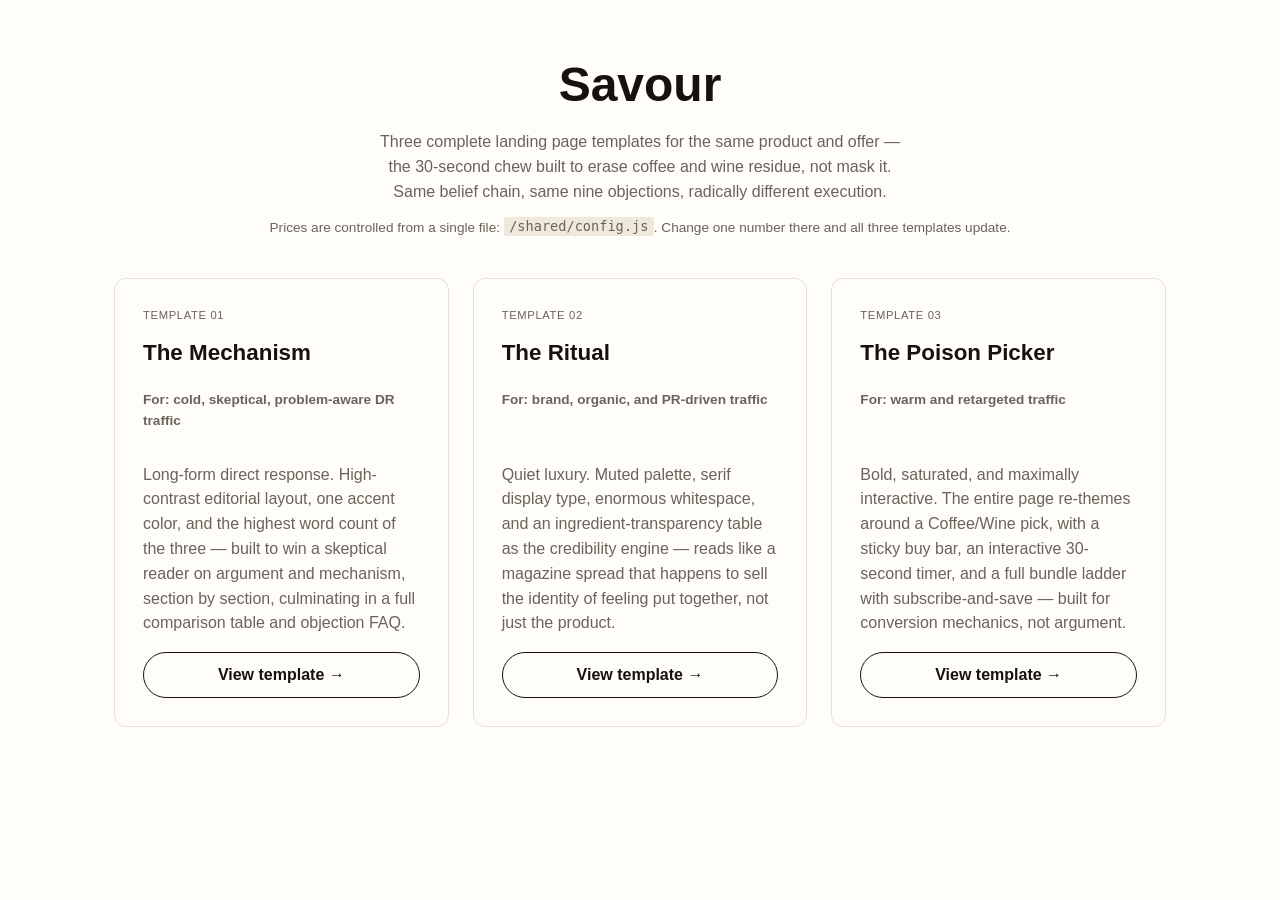
==== index.html @ ed9198e3 "Add root gallery and document the build index.html is a simple chooser linking to all three template" ====
<!DOCTYPE html>
<html lang="en">
<head>
<meta charset="UTF-8" />
<meta name="viewport" content="width=device-width, initial-scale=1.0" />
<title>Savour — Landing Page Templates</title>
<meta name="description" content="Three landing page templates for Savour, the 30-second chew built to erase coffee and wine residue." />
<link rel="stylesheet" href="shared/base.css" />
<style>
  :root {
    --color-ink: #16110d;
    --color-muted: #6b6259;
    --color-border: #e7e0d3;
    --color-bg: #fffdf9;
    --font-body: -apple-system, BlinkMacSystemFont, "Segoe UI", Helvetica, Arial, sans-serif;
  }
  body {
    background: var(--color-bg);
    color: var(--color-ink);
    font-family: var(--font-body);
    line-height: 1.55;
  }
  .wrap {
    max-width: 1100px;
    margin: 0 auto;
    padding: 3rem 1.5rem 4rem;
  }
  header {
    text-align: center;
    margin-bottom: 2.5rem;
  }
  h1 {
    font-size: clamp(2rem, 5vw, 3rem);
    margin: 0 0 0.5rem;
  }
  .lede {
    color: var(--color-muted);
    max-width: 60ch;
    margin: 0 auto;
  }
  .config-note {
    text-align: center;
    font-size: 0.85rem;
    color: var(--color-muted);
    margin-top: 0.75rem;
  }
  .config-note code {
    background: #efe9db;
    padding: 0.1em 0.4em;
    border-radius: 3px;
  }
  .grid {
    display: grid;
    grid-template-columns: repeat(auto-fit, minmax(280px, 1fr));
    gap: 1.5rem;
  }
  .card {
    border: 1px solid var(--color-border);
    border-radius: 12px;
    padding: 1.75rem;
    display: flex;
    flex-direction: column;
  }
  .card h2 {
    font-size: 1.4rem;
    margin: 0 0 0.25rem;
  }
  .card .tag {
    display: inline-block;
    font-size: 0.7rem;
    text-transform: uppercase;
    letter-spacing: 0.06em;
    color: var(--color-muted);
    margin-bottom: 0.75rem;
  }
  .card p {
    color: var(--color-muted);
    flex: 1;
  }
  .card .traffic {
    font-size: 0.85rem;
    font-weight: 600;
    margin-bottom: 1rem;
  }
  .card a.btn {
    display: inline-block;
    text-align: center;
    border: 1px solid var(--color-ink);
    border-radius: 999px;
    padding: 0.6em 1.4em;
    text-decoration: none;
    color: var(--color-ink);
    font-weight: 600;
  }
  .card a.btn:hover {
    background: var(--color-ink);
    color: #fff;
  }
</style>
</head>
<body>
<main class="wrap">
  <header>
    <h1>Savour</h1>
    <p class="lede">
      Three complete landing page templates for the same product and offer —
      the 30-second chew built to erase coffee and wine residue, not mask it.
      Same belief chain, same nine objections, radically different execution.
    </p>
    <p class="config-note">
      Prices are controlled from a single file: <code>/shared/config.js</code>.
      Change one number there and all three templates update.
    </p>
  </header>

  <div class="grid">
    <article class="card">
      <span class="tag">Template 01</span>
      <h2>The Mechanism</h2>
      <p class="traffic">For: cold, skeptical, problem-aware DR traffic</p>
      <p>
        Long-form direct response. High-contrast editorial layout, one
        accent color, and the highest word count of the three — built to
        win a skeptical reader on argument and mechanism, section by
        section, culminating in a full comparison table and objection FAQ.
      </p>
      <a class="btn" href="templates/01-mechanism/index.html">View template &rarr;</a>
    </article>

    <article class="card">
      <span class="tag">Template 02</span>
      <h2>The Ritual</h2>
      <p class="traffic">For: brand, organic, and PR-driven traffic</p>
      <p>
        Quiet luxury. Muted palette, serif display type, enormous
        whitespace, and an ingredient-transparency table as the
        credibility engine — reads like a magazine spread that happens to
        sell the identity of feeling put together, not just the product.
      </p>
      <a class="btn" href="templates/02-ritual/index.html">View template &rarr;</a>
    </article>

    <article class="card">
      <span class="tag">Template 03</span>
      <h2>The Poison Picker</h2>
      <p class="traffic">For: warm and retargeted traffic</p>
      <p>
        Bold, saturated, and maximally interactive. The entire page
        re-themes around a Coffee/Wine pick, with a sticky buy bar, an
        interactive 30-second timer, and a full bundle ladder with
        subscribe-and-save — built for conversion mechanics, not argument.
      </p>
      <a class="btn" href="templates/03-poison-picker/index.html">View template &rarr;</a>
    </article>
  </div>
</main>
</body>
</html>
---- shared/base.css ----
/**
 * SAVOUR — BASE STYLES
 * ---------------------------------------------------------------
 * Reset + shared, purely-functional utilities only. NO template
 * visual design lives here (no fonts, no color, no brand spacing) —
 * that all belongs in each template's own style.css. This file only
 * exists so all three templates behave consistently and so the
 * waitlist modal (structural, not visual) works everywhere.
 */

*,
*::before,
*::after {
  box-sizing: border-box;
}

html {
  -webkit-text-size-adjust: 100%;
  text-size-adjust: 100%;
}

body {
  margin: 0;
  min-width: 320px;
  overflow-x: hidden;
}

img,
svg,
video {
  max-width: 100%;
  display: block;
}

button,
input,
select,
textarea {
  font: inherit;
  color: inherit;
}

button {
  cursor: pointer;
}

a {
  color: inherit;
}

/* Baseline visible focus ring; templates may restyle color/offset
   but must not remove it entirely. */
:focus-visible {
  outline: 2px solid #1a73e8;
  outline-offset: 2px;
}

/* Visually hide content while keeping it available to assistive tech. */
.sr-only {
  position: absolute;
  width: 1px;
  height: 1px;
  padding: 0;
  margin: -1px;
  overflow: hidden;
  clip: rect(0, 0, 0, 0);
  white-space: nowrap;
  border: 0;
}

.skip-link {
  position: absolute;
  left: -9999px;
  top: 0;
  z-index: 1000;
  background: #000;
  color: #fff;
  padding: 0.75em 1.25em;
}

.skip-link:focus {
  left: 0;
}

/* Any wide element (tables, code, diagrams) scrolls in its own box
   instead of ever pushing the page into horizontal scroll. */
.scroll-x {
  overflow-x: auto;
  -webkit-overflow-scrolling: touch;
}

/* Body lock while the waitlist modal (or any modal) is open. */
.savour-no-scroll {
  overflow: hidden;
}

/* Respect reduced-motion globally; templates only need to add motion
   inside a `@media (prefers-reduced-motion: no-preference)` block. */
@media (prefers-reduced-motion: reduce) {
  *,
  *::before,
  *::after {
    animation-duration: 0.001ms !important;
    animation-iteration-count: 1 !important;
    transition-duration: 0.001ms !important;
    scroll-behavior: auto !important;
  }
}

/* --------------------------------------------------------------
   Waitlist modal — STRUCTURE ONLY. Each template's style.css sets
   its own colors, type, spacing, and border treatment on these same
   selectors; nothing below should need to change per template.
   -------------------------------------------------------------- */

.savour-waitlist-overlay {
  position: fixed;
  inset: 0;
  z-index: 900;
  display: flex;
  align-items: center;
  justify-content: center;
  padding: 1rem;
  background: rgba(0, 0, 0, 0.5);
}

.savour-waitlist-overlay[hidden] {
  display: none;
}

.savour-waitlist-modal {
  position: relative;
  width: 100%;
  max-width: 28rem;
  max-height: 90vh;
  overflow-y: auto;
  background: #fff;
  padding: 2rem;
}

.savour-waitlist-close {
  position: absolute;
  top: 0.75rem;
  right: 0.75rem;
  width: 2.25rem;
  height: 2.25rem;
  line-height: 1;
  background: transparent;
  border: none;
  font-size: 1.5rem;
}

.savour-waitlist-label {
  display: block;
  margin-top: 1rem;
  margin-bottom: 0.25rem;
  font-size: 0.875rem;
}

.savour-waitlist-input {
  width: 100%;
  padding: 0.75rem;
  border: 1px solid #ccc;
}

.savour-waitlist-error {
  color: #b00020;
  font-size: 0.875rem;
  margin-top: 0.25rem;
}

.savour-waitlist-submit {
  width: 100%;
  margin-top: 1.25rem;
  padding: 0.875rem;
  border: none;
  font-weight: 600;
}

.savour-waitlist-fineprint {
  margin-top: 0.75rem;
  font-size: 0.75rem;
  text-align: center;
}

.savour-waitlist-success {
  text-align: center;
}

.savour-waitlist-success-title {
  font-size: 1.25rem;
  font-weight: 700;
}
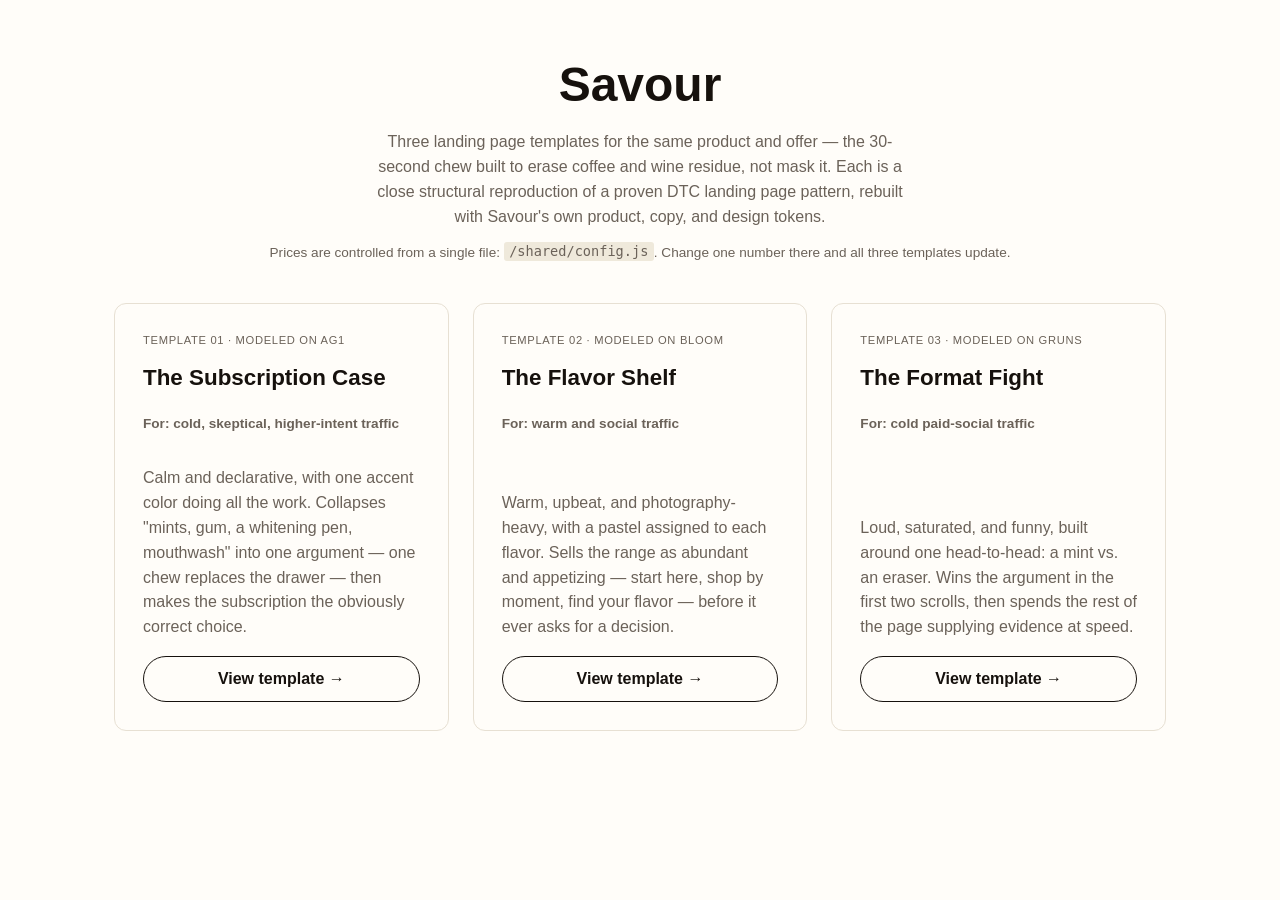
==== commit 8097aa7d: "Update gallery and README for the v3 rebuild index.html now links to the three v3 templates (01-ag1 " ====
--- a/index.html
+++ b/index.html
@@ -103,9 +103,10 @@
   <header>
     <h1>Savour</h1>
     <p class="lede">
-      Three complete landing page templates for the same product and offer —
-      the 30-second chew built to erase coffee and wine residue, not mask it.
-      Same belief chain, same nine objections, radically different execution.
+      Three landing page templates for the same product and offer — the
+      30-second chew built to erase coffee and wine residue, not mask it.
+      Each is a close structural reproduction of a proven DTC landing page
+      pattern, rebuilt with Savour's own product, copy, and design tokens.
     </p>
     <p class="config-note">
       Prices are controlled from a single file: <code>/shared/config.js</code>.
@@ -115,42 +116,41 @@
 
   <div class="grid">
     <article class="card">
-      <span class="tag">Template 01</span>
-      <h2>The Mechanism</h2>
-      <p class="traffic">For: cold, skeptical, problem-aware DR traffic</p>
+      <span class="tag">Template 01 &middot; modeled on AG1</span>
+      <h2>The Subscription Case</h2>
+      <p class="traffic">For: cold, skeptical, higher-intent traffic</p>
       <p>
-        Long-form direct response. High-contrast editorial layout, one
-        accent color, and the highest word count of the three — built to
-        win a skeptical reader on argument and mechanism, section by
-        section, culminating in a full comparison table and objection FAQ.
+        Calm and declarative, with one accent color doing all the work.
+        Collapses "mints, gum, a whitening pen, mouthwash" into one
+        argument — one chew replaces the drawer — then makes the
+        subscription the obviously correct choice.
       </p>
-      <a class="btn" href="templates/01-mechanism/index.html">View template &rarr;</a>
+      <a class="btn" href="templates/01-ag1/index.html">View template &rarr;</a>
     </article>
 
     <article class="card">
-      <span class="tag">Template 02</span>
-      <h2>The Ritual</h2>
-      <p class="traffic">For: brand, organic, and PR-driven traffic</p>
+      <span class="tag">Template 02 &middot; modeled on Bloom</span>
+      <h2>The Flavor Shelf</h2>
+      <p class="traffic">For: warm and social traffic</p>
       <p>
-        Quiet luxury. Muted palette, serif display type, enormous
-        whitespace, and an ingredient-transparency table as the
-        credibility engine — reads like a magazine spread that happens to
-        sell the identity of feeling put together, not just the product.
+        Warm, upbeat, and photography-heavy, with a pastel assigned to
+        each flavor. Sells the range as abundant and appetizing — start
+        here, shop by moment, find your flavor — before it ever asks for
+        a decision.
       </p>
-      <a class="btn" href="templates/02-ritual/index.html">View template &rarr;</a>
+      <a class="btn" href="templates/02-bloom/index.html">View template &rarr;</a>
     </article>
 
     <article class="card">
-      <span class="tag">Template 03</span>
-      <h2>The Poison Picker</h2>
-      <p class="traffic">For: warm and retargeted traffic</p>
+      <span class="tag">Template 03 &middot; modeled on Gruns</span>
+      <h2>The Format Fight</h2>
+      <p class="traffic">For: cold paid-social traffic</p>
       <p>
-        Bold, saturated, and maximally interactive. The entire page
-        re-themes around a Coffee/Wine pick, with a sticky buy bar, an
-        interactive 30-second timer, and a full bundle ladder with
-        subscribe-and-save — built for conversion mechanics, not argument.
+        Loud, saturated, and funny, built around one head-to-head: a mint
+        vs. an eraser. Wins the argument in the first two scrolls, then
+        spends the rest of the page supplying evidence at speed.
       </p>
-      <a class="btn" href="templates/03-poison-picker/index.html">View template &rarr;</a>
+      <a class="btn" href="templates/03-gruns/index.html">View template &rarr;</a>
     </article>
   </div>
 </main>
--- a/shared/base.css
+++ b/shared/base.css
@@ -1,11 +1,11 @@
 /**
  * SAVOUR — BASE STYLES
  * ---------------------------------------------------------------
- * Reset + shared, purely-functional utilities only. NO template
- * visual design lives here (no fonts, no color, no brand spacing) —
- * that all belongs in each template's own style.css. This file only
- * exists so all three templates behave consistently and so the
- * waitlist modal (structural, not visual) works everywhere.
+ * v3 constraint: reset + accessibility utilities ONLY. No color, no
+ * font, no spacing scale. Every visual decision — including the
+ * waitlist modal's entire look — belongs in each template's own
+ * style.css, not here. This file exists so all three templates start
+ * from the same neutral, unopinionated base.
  */
 
 *,
@@ -38,6 +38,8 @@
 textarea {
   font: inherit;
   color: inherit;
+  background: none;
+  border: none;
 }
 
 button {
@@ -46,13 +48,6 @@
 
 a {
   color: inherit;
-}
-
-/* Baseline visible focus ring; templates may restyle color/offset
-   but must not remove it entirely. */
-:focus-visible {
-  outline: 2px solid #1a73e8;
-  outline-offset: 2px;
 }
 
 /* Visually hide content while keeping it available to assistive tech. */
@@ -68,28 +63,27 @@
   border: 0;
 }
 
+/* Structural skip-link behavior only — each template's style.css adds
+   its own color/background/type on top of this same selector. */
 .skip-link {
   position: absolute;
   left: -9999px;
   top: 0;
   z-index: 1000;
-  background: #000;
-  color: #fff;
-  padding: 0.75em 1.25em;
 }
 
 .skip-link:focus {
   left: 0;
 }
 
-/* Any wide element (tables, code, diagrams) scrolls in its own box
-   instead of ever pushing the page into horizontal scroll. */
+/* Any wide element (tables, code, diagrams, marquees) scrolls in its
+   own box instead of ever pushing the page into horizontal scroll. */
 .scroll-x {
   overflow-x: auto;
   -webkit-overflow-scrolling: touch;
 }
 
-/* Body lock while the waitlist modal (or any modal) is open. */
+/* Body lock while a modal is open. */
 .savour-no-scroll {
   overflow: hidden;
 }
@@ -106,88 +100,3 @@
     scroll-behavior: auto !important;
   }
 }
-
-/* --------------------------------------------------------------
-   Waitlist modal — STRUCTURE ONLY. Each template's style.css sets
-   its own colors, type, spacing, and border treatment on these same
-   selectors; nothing below should need to change per template.
-   -------------------------------------------------------------- */
-
-.savour-waitlist-overlay {
-  position: fixed;
-  inset: 0;
-  z-index: 900;
-  display: flex;
-  align-items: center;
-  justify-content: center;
-  padding: 1rem;
-  background: rgba(0, 0, 0, 0.5);
-}
-
-.savour-waitlist-overlay[hidden] {
-  display: none;
-}
-
-.savour-waitlist-modal {
-  position: relative;
-  width: 100%;
-  max-width: 28rem;
-  max-height: 90vh;
-  overflow-y: auto;
-  background: #fff;
-  padding: 2rem;
-}
-
-.savour-waitlist-close {
-  position: absolute;
-  top: 0.75rem;
-  right: 0.75rem;
-  width: 2.25rem;
-  height: 2.25rem;
-  line-height: 1;
-  background: transparent;
-  border: none;
-  font-size: 1.5rem;
-}
-
-.savour-waitlist-label {
-  display: block;
-  margin-top: 1rem;
-  margin-bottom: 0.25rem;
-  font-size: 0.875rem;
-}
-
-.savour-waitlist-input {
-  width: 100%;
-  padding: 0.75rem;
-  border: 1px solid #ccc;
-}
-
-.savour-waitlist-error {
-  color: #b00020;
-  font-size: 0.875rem;
-  margin-top: 0.25rem;
-}
-
-.savour-waitlist-submit {
-  width: 100%;
-  margin-top: 1.25rem;
-  padding: 0.875rem;
-  border: none;
-  font-weight: 600;
-}
-
-.savour-waitlist-fineprint {
-  margin-top: 0.75rem;
-  font-size: 0.75rem;
-  text-align: center;
-}
-
-.savour-waitlist-success {
-  text-align: center;
-}
-
-.savour-waitlist-success-title {
-  font-size: 1.25rem;
-  font-weight: 700;
-}
